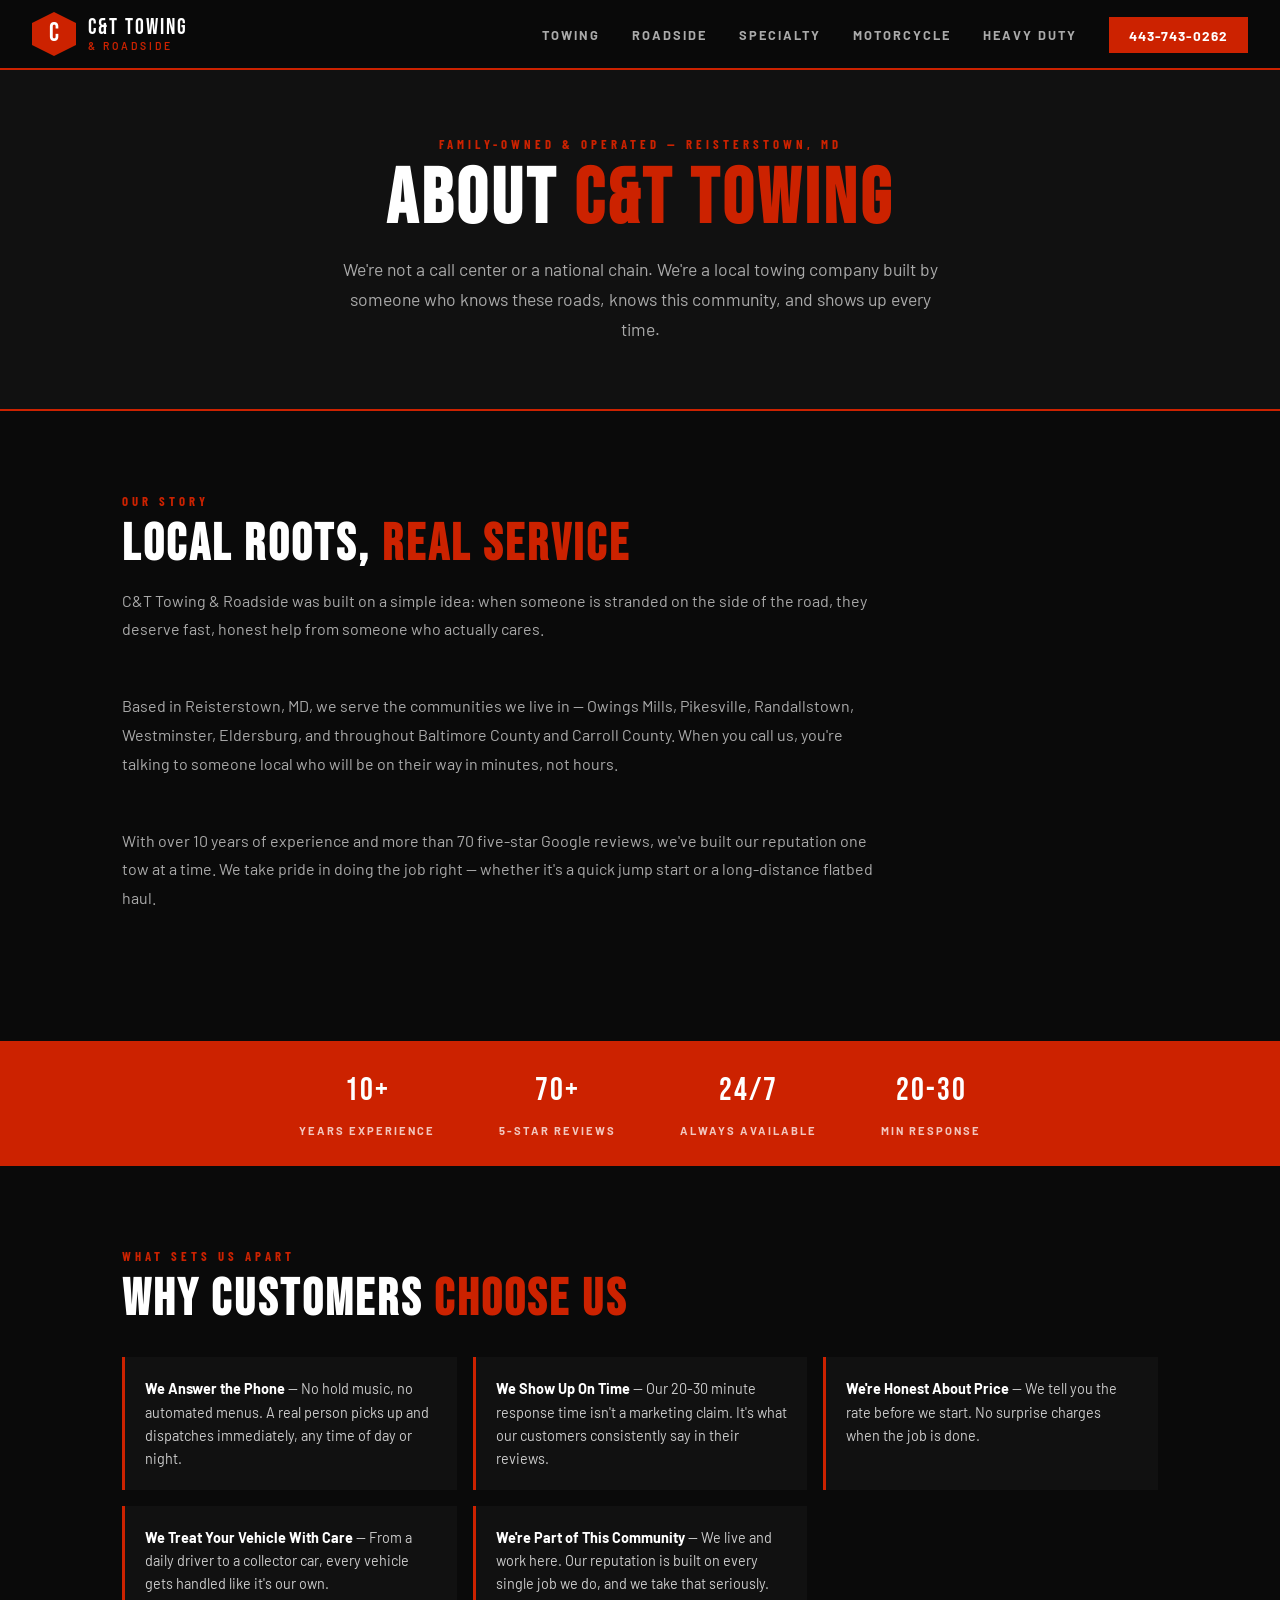
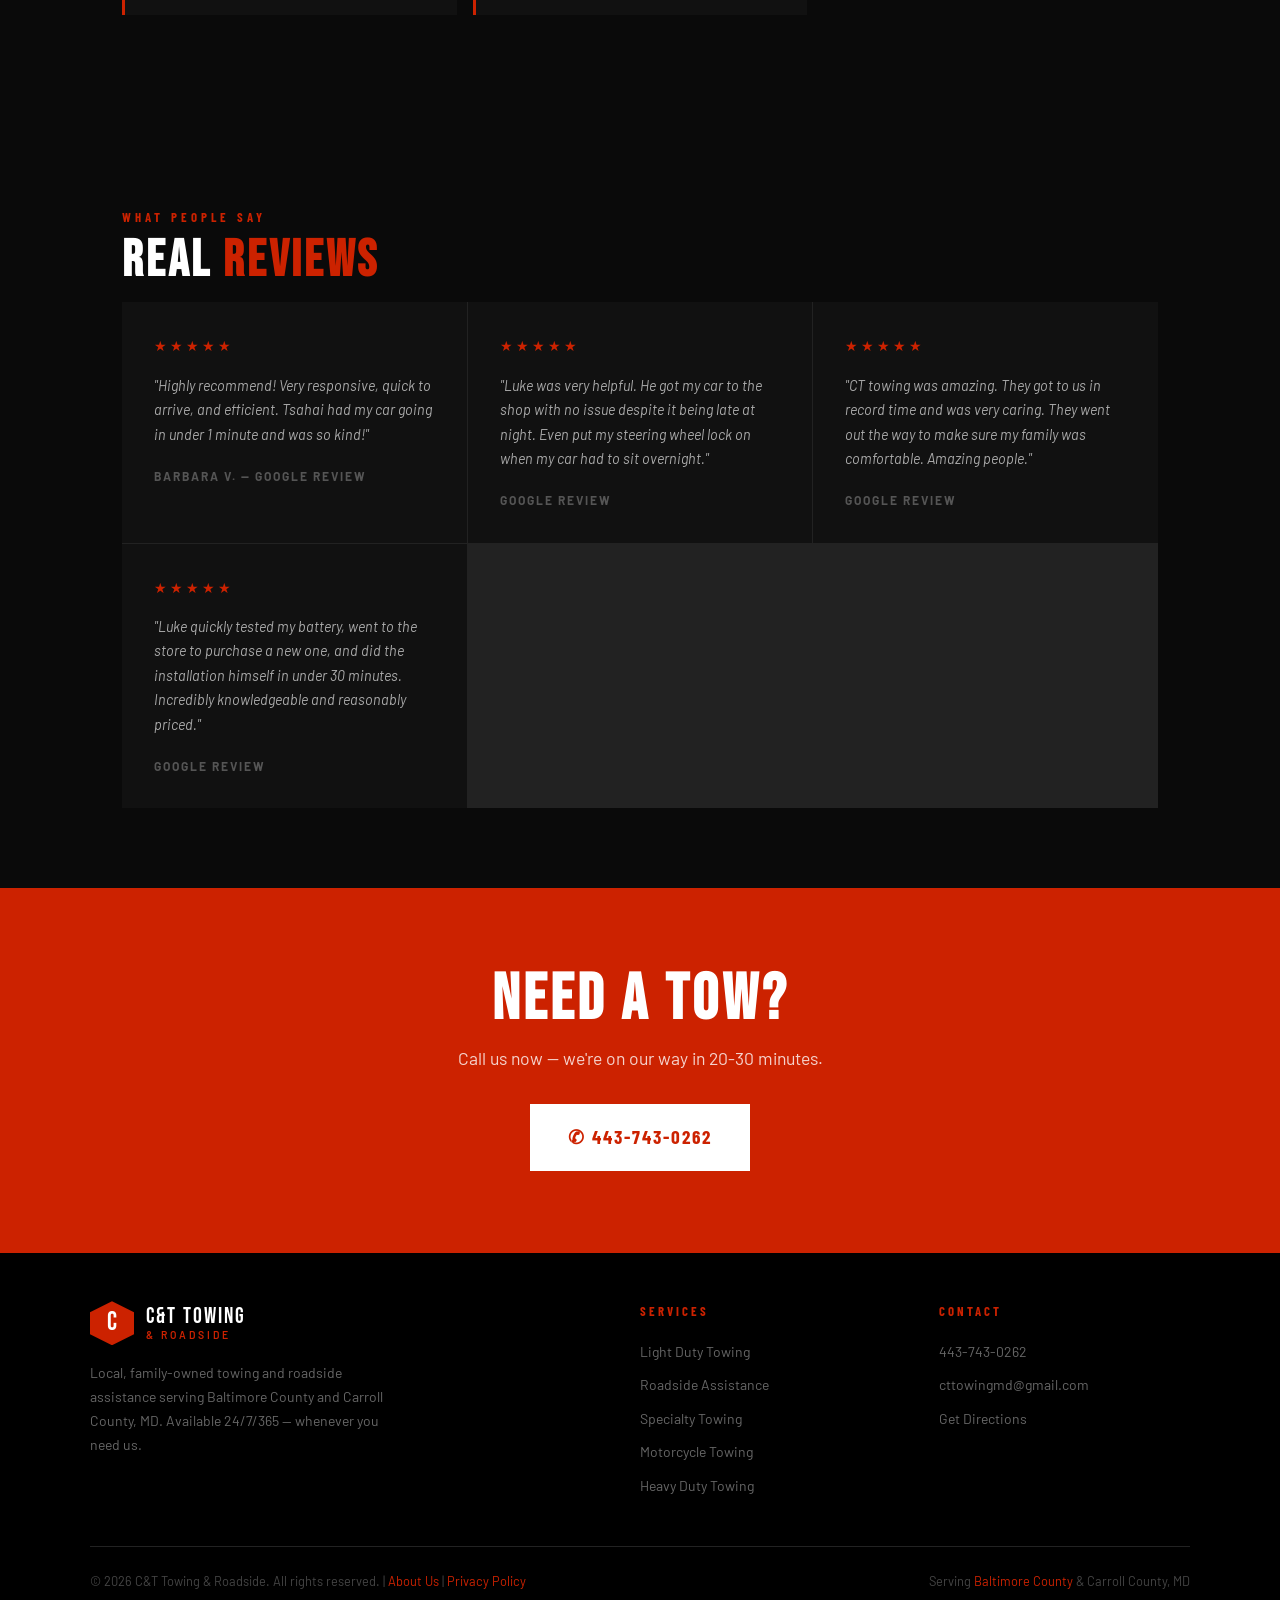
==== about.html @ 51850046 "Shorten click-to-call fallback timer from 1000ms to 400ms tel: links hand off to the phone's native " ====
<!DOCTYPE html>
<html lang="en">
<head>
<meta charset="UTF-8">
<meta name="viewport" content="width=device-width, initial-scale=1.0">
<meta name="description" content="Learn about C&T Towing & Roadside — family-owned towing in Baltimore County MD. Local, trusted, 5-star rated. Call 443-743-0262.">
<meta property="og:title" content="About Us | C&T Towing & Roadside — Reisterstown MD" />
<meta property="og:description" content="Learn about C&T Towing & Roadside — family-owned towing in Baltimore County MD. Local, trusted, 5-star rated. Call 443-743-0262." />
<meta property="og:type" content="website" />
<meta property="og:url" content="https://cttowingmd.com/about.html" />
<meta property="og:site_name" content="C&T Towing & Roadside" />
<title>About Us | C&T Towing & Roadside — Reisterstown MD</title>
<link rel="canonical" href="https://cttowingmd.com/about.html">
<link rel="stylesheet" href="style.css">
<!-- Google tag (gtag.js) -->
<script async src="https://www.googletagmanager.com/gtag/js?id=AW-18107258551"></script>
<script>
  window.dataLayer = window.dataLayer || [];
  function gtag(){dataLayer.push(arguments);}
  gtag("js", new Date());
  gtag("config", "AW-18107258551");
</script>
<script>
function gtag_report_conversion(url) {
  var called = false;
  var callback = function () {
    if (called) return;
    called = true;
    if (typeof(url) != 'undefined') {
      window.location = url;
    }
  };
  setTimeout(callback, 400);
  try {
    gtag('event', 'conversion', {
        'send_to': 'AW-18107258551/Ihk4CMn9qMQcELetm7pD',
        'event_callback': callback,
        'event_timeout': 2000
    });
  } catch (e) {
    callback();
  }
  return false;
}
</script>
<script type="application/ld+json">
{
  "@context": "https://schema.org",
  "@type": "LocalBusiness",
  "name": "C&T Towing & Roadside",
  "telephone": "443-743-0262",
  "address": {
    "@type": "PostalAddress",
    "streetAddress": "1121 Berrymans Ln",
    "addressLocality": "Reisterstown",
    "addressRegion": "MD",
    "postalCode": "21136"
  },
  "url": "https://cttowingmd.com",
  "openingHours": "Mo-Su 09:00-20:00",
  "areaServed": "Reisterstown, Owings Mills, Pikesville, MD"
}
</script>
</head>
<body>

<nav>
  <div class="nav-logo">
    <div class="nav-logo-icon">C</div>
    <div class="nav-logo-text">
      <span class="nav-logo-name">C&T TOWING</span>
      <span class="nav-logo-sub">& Roadside</span>
    </div>
  </div>
  <ul class="nav-links">
    <li><a href="towing-near-me.html">Towing</a></li>
    <li><a href="roadside-assistance.html">Roadside</a></li>
    <li><a href="specialty-vehicle-towing.html">Specialty</a></li>
    <li><a href="motorcycle-towing.html">Motorcycle</a></li>
    <li><a href="heavy-duty-towing.html">Heavy Duty</a></li>
    <li><a href="contact.html" class="nav-cta">443-743-0262</a></li>
  </ul>
</nav>

<div class="page-hero">
  <div class="section-label">Family-Owned & Operated — Reisterstown, MD</div>
  <h1>ABOUT <span>C&T TOWING</span></h1>
  <p>We're not a call center or a national chain. We're a local towing company built by someone who knows these roads, knows this community, and shows up every time.</p>
</div>

<section class="section">
  <div class="section-label">Our Story</div>
  <h2>LOCAL ROOTS, <span>REAL SERVICE</span></h2>
  <p style="color:#aaa;line-height:1.8;max-width:760px;">C&T Towing & Roadside was built on a simple idea: when someone is stranded on the side of the road, they deserve fast, honest help from someone who actually cares.</p>
  <p style="color:#aaa;line-height:1.8;max-width:760px;margin-top:1rem;">Based in Reisterstown, MD, we serve the communities we live in — Owings Mills, Pikesville, Randallstown, Westminster, Eldersburg, and throughout Baltimore County and Carroll County. When you call us, you're talking to someone local who will be on their way in minutes, not hours.</p>
  <p style="color:#aaa;line-height:1.8;max-width:760px;margin-top:1rem;">With over 10 years of experience and more than 70 five-star Google reviews, we've built our reputation one tow at a time. We take pride in doing the job right — whether it's a quick jump start or a long-distance flatbed haul.</p>
</section>

<div class="stats-bar">
  <div class="stat"><span class="stat-num">10+</span><span class="stat-label">Years Experience</span></div>
  <div class="stat"><span class="stat-num">70+</span><span class="stat-label">5-Star Reviews</span></div>
  <div class="stat"><span class="stat-num">24/7</span><span class="stat-label">Always Available</span></div>
  <div class="stat"><span class="stat-num">20-30</span><span class="stat-label">Min Response</span></div>
</div>

<section class="section">
  <div class="section-label">What Sets Us Apart</div>
  <h2>WHY CUSTOMERS <span>CHOOSE US</span></h2>
  <ul class="features-list">
    <li><span><strong style="color:#fff;">We Answer the Phone</strong> — No hold music, no automated menus. A real person picks up and dispatches immediately, any time of day or night.</span></li>
    <li><span><strong style="color:#fff;">We Show Up On Time</strong> — Our 20-30 minute response time isn't a marketing claim. It's what our customers consistently say in their reviews.</span></li>
    <li><span><strong style="color:#fff;">We're Honest About Price</strong> — We tell you the rate before we start. No surprise charges when the job is done.</span></li>
    <li><span><strong style="color:#fff;">We Treat Your Vehicle With Care</strong> — From a daily driver to a collector car, every vehicle gets handled like it's our own.</span></li>
    <li><span><strong style="color:#fff;">We're Part of This Community</strong> — We live and work here. Our reputation is built on every single job we do, and we take that seriously.</span></li>
  </ul>
</section>

<section class="section">
  <div class="section-label">What People Say</div>
  <h2>REAL <span>REVIEWS</span></h2>
  <div class="reviews-grid">
    <div class="review-card">
      <div class="stars">★★★★★</div>
      <p class="review-text">"Highly recommend! Very responsive, quick to arrive, and efficient. Tsahai had my car going in under 1 minute and was so kind!"</p>
      <div class="review-author">Barbara V. — Google Review</div>
    </div>
    <div class="review-card">
      <div class="stars">★★★★★</div>
      <p class="review-text">"Luke was very helpful. He got my car to the shop with no issue despite it being late at night. Even put my steering wheel lock on when my car had to sit overnight."</p>
      <div class="review-author">Google Review</div>
    </div>
    <div class="review-card">
      <div class="stars">★★★★★</div>
      <p class="review-text">"CT towing was amazing. They got to us in record time and was very caring. They went out the way to make sure my family was comfortable. Amazing people."</p>
      <div class="review-author">Google Review</div>
    </div>
    <div class="review-card">
      <div class="stars">★★★★★</div>
      <p class="review-text">"Luke quickly tested my battery, went to the store to purchase a new one, and did the installation himself in under 30 minutes. Incredibly knowledgeable and reasonably priced."</p>
      <div class="review-author">Google Review</div>
    </div>
  </div>
</section>

<div class="cta-banner">
  <h2>NEED A TOW?</h2>
  <p>Call us now — we're on our way in 20-30 minutes.</p>
  <a href="tel:+14437430262" onclick="return gtag_report_conversion('tel:4437430262');" class="btn-white">&#9990; 443-743-0262</a>
</div>

<footer>
  <div class="footer-inner">
    <div class="footer-top">
      <div class="footer-brand">
        <div class="nav-logo">
          <div class="nav-logo-icon">C</div>
          <div class="nav-logo-text">
            <span class="nav-logo-name">C&T TOWING</span>
            <span class="nav-logo-sub">& Roadside</span>
          </div>
        </div>
        <p>Local, family-owned towing and roadside assistance serving Baltimore County and Carroll County, MD. Available 24/7/365 — whenever you need us.</p>
      </div>
      <div class="footer-col">
        <h4>Services</h4>
        <ul>
          <li><a href="towing-near-me.html">Light Duty Towing</a></li>
          <li><a href="roadside-assistance.html">Roadside Assistance</a></li>
          <li><a href="specialty-vehicle-towing.html">Specialty Towing</a></li>
          <li><a href="motorcycle-towing.html">Motorcycle Towing</a></li>
          <li><a href="heavy-duty-towing.html">Heavy Duty Towing</a></li>
        </ul>
      </div>
      <div class="footer-col">
        <h4>Contact</h4>
        <ul>
          <li><a href="tel:+14437430262" onclick="return gtag_report_conversion('tel:4437430262');">443-743-0262</a></li>
          <li><a href="mailto:cttowingmd@gmail.com">cttowingmd@gmail.com</a></li>
          <li><a href="contact.html">Get Directions</a></li>
        </ul>
      </div>
    </div>
    <div class="footer-bottom">
      <p>&copy; 2026 C&T Towing & Roadside. All rights reserved. | <a href="about.html">About Us</a> | <a href="privacy-policy.html">Privacy Policy</a></p>
      <p>Serving <a href="towing-near-me.html">Baltimore County</a> & Carroll County, MD</p>
    </div>
  </div>
</footer>

</body>
</html>
---- style.css ----
@import url('https://fonts.googleapis.com/css2?family=Bebas+Neue&family=Barlow:wght@400;500;600;700&family=Barlow+Condensed:wght@700;800&display=swap');

:root {
  --red: #CC2200;
  --red-dark: #991A00;
  --black: #0a0a0a;
  --dark: #111;
  --gray: #888;
  --light-gray: #f5f5f5;
  --white: #fff;
  --font-display: 'Bebas Neue', sans-serif;
  --font-condensed: 'Barlow Condensed', sans-serif;
  --font-body: 'Barlow', sans-serif;
}

* { margin: 0; padding: 0; box-sizing: border-box; }

body {
  font-family: var(--font-body);
  background: var(--black);
  color: var(--white);
  line-height: 1.6;
}

a { color: inherit; text-decoration: none; }
img { max-width: 100%; display: block; }

/* NAV */
nav {
  position: sticky;
  top: 0;
  z-index: 1000;
  background: rgba(10,10,10,0.97);
  border-bottom: 2px solid var(--red);
  padding: 0 2rem;
  display: flex;
  justify-content: space-between;
  align-items: center;
  height: 70px;
}

.nav-logo {
  display: flex;
  align-items: center;
  gap: 12px;
}

.nav-logo-icon {
  width: 44px;
  height: 44px;
  background: var(--red);
  display: flex;
  align-items: center;
  justify-content: center;
  font-family: var(--font-display);
  font-size: 1.6rem;
  color: var(--white);
  clip-path: polygon(50% 0%, 100% 25%, 100% 75%, 50% 100%, 0% 75%, 0% 25%);
}

.nav-logo-text {
  display: flex;
  flex-direction: column;
  line-height: 1.1;
}

.nav-logo-name {
  font-family: var(--font-display);
  font-size: 1.4rem;
  letter-spacing: 2px;
  color: var(--white);
}

.nav-logo-sub {
  font-size: 0.65rem;
  font-weight: 600;
  color: var(--red);
  letter-spacing: 3px;
  text-transform: uppercase;
}

.nav-links {
  display: flex;
  align-items: center;
  gap: 2rem;
  list-style: none;
}

.nav-links a {
  font-size: 0.8rem;
  font-weight: 700;
  letter-spacing: 2px;
  text-transform: uppercase;
  color: #aaa;
  transition: color 0.2s;
}

.nav-links a:hover { color: var(--white); }

.nav-cta {
  background: var(--red) !important;
  color: var(--white) !important;
  padding: 0.6rem 1.25rem;
  font-size: 0.85rem !important;
  letter-spacing: 1px !important;
  transition: background 0.2s !important;
}

.nav-cta:hover { background: var(--red-dark) !important; }

/* HERO */
.hero {
  position: relative;
  min-height: 85vh;
  display: flex;
  align-items: center;
  justify-content: center;
  text-align: center;
  padding: 4rem 2rem;
  overflow: hidden;
}

.hero-bg {
  position: absolute;
  inset: 0;
  background: linear-gradient(135deg, #0a0a0a 0%, #1a0500 50%, #0a0a0a 100%);
}

.hero-pattern {
  position: absolute;
  inset: 0;
  background-image: repeating-linear-gradient(0deg, transparent, transparent 39px, rgba(204,34,0,0.05) 39px, rgba(204,34,0,0.05) 40px),
    repeating-linear-gradient(90deg, transparent, transparent 79px, rgba(204,34,0,0.05) 79px, rgba(204,34,0,0.05) 80px);
}

.hero-content {
  position: relative;
  z-index: 1;
  max-width: 900px;
}

.hero-badge {
  display: inline-block;
  background: var(--red);
  color: var(--white);
  font-family: var(--font-condensed);
  font-size: 0.85rem;
  font-weight: 700;
  letter-spacing: 4px;
  text-transform: uppercase;
  padding: 0.4rem 1.5rem;
  margin-bottom: 1.5rem;
}

.hero h1 {
  font-family: var(--font-display);
  font-size: clamp(3rem, 8vw, 6rem);
  line-height: 0.95;
  letter-spacing: 4px;
  margin-bottom: 1.25rem;
  color: var(--white);
}

.hero h1 span { color: var(--red); }

.hero p {
  font-size: 1.1rem;
  color: #bbb;
  max-width: 600px;
  margin: 0 auto 2.5rem;
  line-height: 1.7;
}

.hero-btns {
  display: flex;
  gap: 1rem;
  justify-content: center;
  flex-wrap: wrap;
}

.btn-primary {
  display: inline-flex;
  align-items: center;
  gap: 8px;
  background: var(--red);
  color: var(--white);
  padding: 1rem 2.25rem;
  font-family: var(--font-condensed);
  font-size: 1.1rem;
  font-weight: 700;
  letter-spacing: 2px;
  text-transform: uppercase;
  border: 2px solid var(--red);
  transition: all 0.2s;
}

.btn-primary:hover { background: var(--red-dark); border-color: var(--red-dark); }

.btn-outline {
  display: inline-flex;
  align-items: center;
  gap: 8px;
  background: transparent;
  color: var(--white);
  padding: 1rem 2.25rem;
  font-family: var(--font-condensed);
  font-size: 1.1rem;
  font-weight: 700;
  letter-spacing: 2px;
  text-transform: uppercase;
  border: 2px solid rgba(255,255,255,0.3);
  transition: all 0.2s;
}

.btn-outline:hover { border-color: var(--white); }

/* STATS BAR */
.stats-bar {
  background: var(--red);
  padding: 1.5rem 2rem;
  display: flex;
  justify-content: center;
  gap: 4rem;
  flex-wrap: wrap;
}

.stat { text-align: center; }
.stat-num {
  font-family: var(--font-display);
  font-size: 2rem;
  letter-spacing: 2px;
  color: var(--white);
  display: block;
}
.stat-label {
  font-size: 0.7rem;
  font-weight: 700;
  letter-spacing: 2px;
  text-transform: uppercase;
  color: rgba(255,255,255,0.75);
}

/* SECTIONS */
.section {
  padding: 5rem 2rem;
  max-width: 1100px;
  margin: 0 auto;
}

.section-label {
  font-family: var(--font-condensed);
  font-size: 0.8rem;
  font-weight: 700;
  letter-spacing: 4px;
  color: var(--red);
  text-transform: uppercase;
  margin-bottom: 0.5rem;
}

.section h2 {
  font-family: var(--font-display);
  font-size: clamp(2rem, 4vw, 3.5rem);
  letter-spacing: 3px;
  color: var(--white);
  margin-bottom: 1rem;
  line-height: 1;
}

.section h2 span { color: var(--red); }

.section > p {
  font-size: 1rem;
  color: #aaa;
  max-width: 600px;
  margin-bottom: 3rem;
  line-height: 1.7;
}

/* SERVICE CARDS */
.services-grid {
  display: grid;
  grid-template-columns: repeat(auto-fit, minmax(280px, 1fr));
  gap: 1px;
  background: #222;
}

.service-card {
  background: var(--dark);
  padding: 2.5rem 2rem;
  transition: background 0.2s;
  position: relative;
  overflow: hidden;
}

.service-card::before {
  content: '';
  position: absolute;
  top: 0; left: 0;
  width: 3px;
  height: 0;
  background: var(--red);
  transition: height 0.3s;
}

.service-card:hover::before { height: 100%; }
.service-card:hover { background: #161616; }

.service-num {
  font-family: var(--font-display);
  font-size: 3rem;
  color: rgba(204,34,0,0.15);
  line-height: 1;
  margin-bottom: 1rem;
}

.service-card h3 {
  font-family: var(--font-condensed);
  font-size: 1.3rem;
  font-weight: 700;
  letter-spacing: 2px;
  text-transform: uppercase;
  color: var(--white);
  margin-bottom: 0.75rem;
}

.service-card p {
  font-size: 0.875rem;
  color: #888;
  line-height: 1.65;
  margin-bottom: 1.25rem;
}

.service-link {
  font-size: 0.75rem;
  font-weight: 700;
  letter-spacing: 2px;
  text-transform: uppercase;
  color: var(--red);
  display: inline-flex;
  align-items: center;
  gap: 6px;
  transition: gap 0.2s;
}

.service-link:hover { gap: 10px; }

/* AREAS */
.areas-section {
  background: var(--dark);
  border-top: 1px solid #222;
  border-bottom: 1px solid #222;
  padding: 4rem 2rem;
}

.areas-inner { max-width: 1100px; margin: 0 auto; }

.areas-grid {
  display: grid;
  grid-template-columns: repeat(auto-fit, minmax(150px, 1fr));
  gap: 1px;
  background: #222;
  margin-top: 2.5rem;
}

.area-item {
  background: var(--black);
  padding: 1rem;
  text-align: center;
  font-size: 0.8rem;
  font-weight: 700;
  letter-spacing: 2px;
  text-transform: uppercase;
  color: #666;
  transition: all 0.2s;
}

.area-item:hover { background: var(--dark); color: var(--red); }

/* REVIEWS */
.reviews-grid {
  display: grid;
  grid-template-columns: repeat(auto-fit, minmax(280px, 1fr));
  gap: 1px;
  background: #222;
}

.review-card {
  background: var(--dark);
  padding: 2rem;
}

.stars {
  color: var(--red);
  font-size: 0.9rem;
  letter-spacing: 3px;
  margin-bottom: 1rem;
}

.review-text {
  font-size: 0.9rem;
  color: #aaa;
  line-height: 1.7;
  font-style: italic;
  margin-bottom: 1.25rem;
}

.review-author {
  font-size: 0.75rem;
  font-weight: 700;
  letter-spacing: 2px;
  text-transform: uppercase;
  color: #555;
}

/* CTA BANNER */
.cta-banner {
  background: var(--red);
  padding: 5rem 2rem;
  text-align: center;
}

.cta-banner h2 {
  font-family: var(--font-display);
  font-size: clamp(2.5rem, 5vw, 4.5rem);
  letter-spacing: 4px;
  color: var(--white);
  margin-bottom: 0.75rem;
  line-height: 1;
}

.cta-banner p {
  color: rgba(255,255,255,0.8);
  font-size: 1.1rem;
  margin-bottom: 2rem;
}

.btn-white {
  display: inline-flex;
  align-items: center;
  gap: 8px;
  background: var(--white);
  color: var(--red);
  padding: 1rem 2.25rem;
  font-family: var(--font-condensed);
  font-size: 1.2rem;
  font-weight: 700;
  letter-spacing: 2px;
  text-transform: uppercase;
  border: 2px solid var(--white);
  transition: all 0.2s;
}

.btn-white:hover { background: transparent; color: var(--white); }

/* PAGE HERO (inner pages) */
.page-hero {
  background: var(--dark);
  border-bottom: 2px solid var(--red);
  padding: 4rem 2rem;
  text-align: center;
}

.page-hero h1 {
  font-family: var(--font-display);
  font-size: clamp(2.5rem, 6vw, 5rem);
  letter-spacing: 4px;
  color: var(--white);
  line-height: 1;
  margin-bottom: 1rem;
}

.page-hero h1 span { color: var(--red); }

.page-hero p {
  font-size: 1.1rem;
  color: #aaa;
  max-width: 600px;
  margin: 0 auto;
  line-height: 1.7;
}

/* FEATURES LIST */
.features-list {
  list-style: none;
  display: grid;
  grid-template-columns: repeat(auto-fit, minmax(280px, 1fr));
  gap: 1rem;
  margin: 2rem 0;
}

.features-list li {
  display: flex;
  align-items: flex-start;
  gap: 1rem;
  padding: 1.25rem;
  background: var(--dark);
  border-left: 3px solid var(--red);
}

.features-list li span {
  font-size: 0.9rem;
  color: #ccc;
  line-height: 1.6;
}

/* FOOTER */
footer {
  background: #000;
  border-top: 2px solid var(--red);
  padding: 3rem 2rem 1.5rem;
}

.footer-inner {
  max-width: 1100px;
  margin: 0 auto;
}

.footer-top {
  display: grid;
  grid-template-columns: 2fr 1fr 1fr;
  gap: 3rem;
  margin-bottom: 3rem;
}

.footer-brand p {
  font-size: 0.875rem;
  color: #666;
  line-height: 1.7;
  margin-top: 1rem;
  max-width: 300px;
}

.footer-col h4 {
  font-family: var(--font-condensed);
  font-size: 0.8rem;
  font-weight: 700;
  letter-spacing: 3px;
  text-transform: uppercase;
  color: var(--red);
  margin-bottom: 1rem;
}

.footer-col ul {
  list-style: none;
  display: flex;
  flex-direction: column;
  gap: 0.5rem;
}

.footer-col ul li a {
  font-size: 0.875rem;
  color: #666;
  transition: color 0.2s;
}

.footer-col ul li a:hover { color: var(--white); }

.footer-bottom {
  border-top: 1px solid #222;
  padding-top: 1.5rem;
  display: flex;
  justify-content: space-between;
  align-items: center;
  flex-wrap: wrap;
  gap: 1rem;
}

.footer-bottom p {
  font-size: 0.8rem;
  color: #444;
}

.footer-bottom a { color: var(--red); }

@media (max-width: 768px) {
  .nav-links { display: none; }
  .footer-top { grid-template-columns: 1fr; gap: 2rem; }
  .stats-bar { gap: 2rem; }
  footer { justify-content: center; text-align: center; }
}
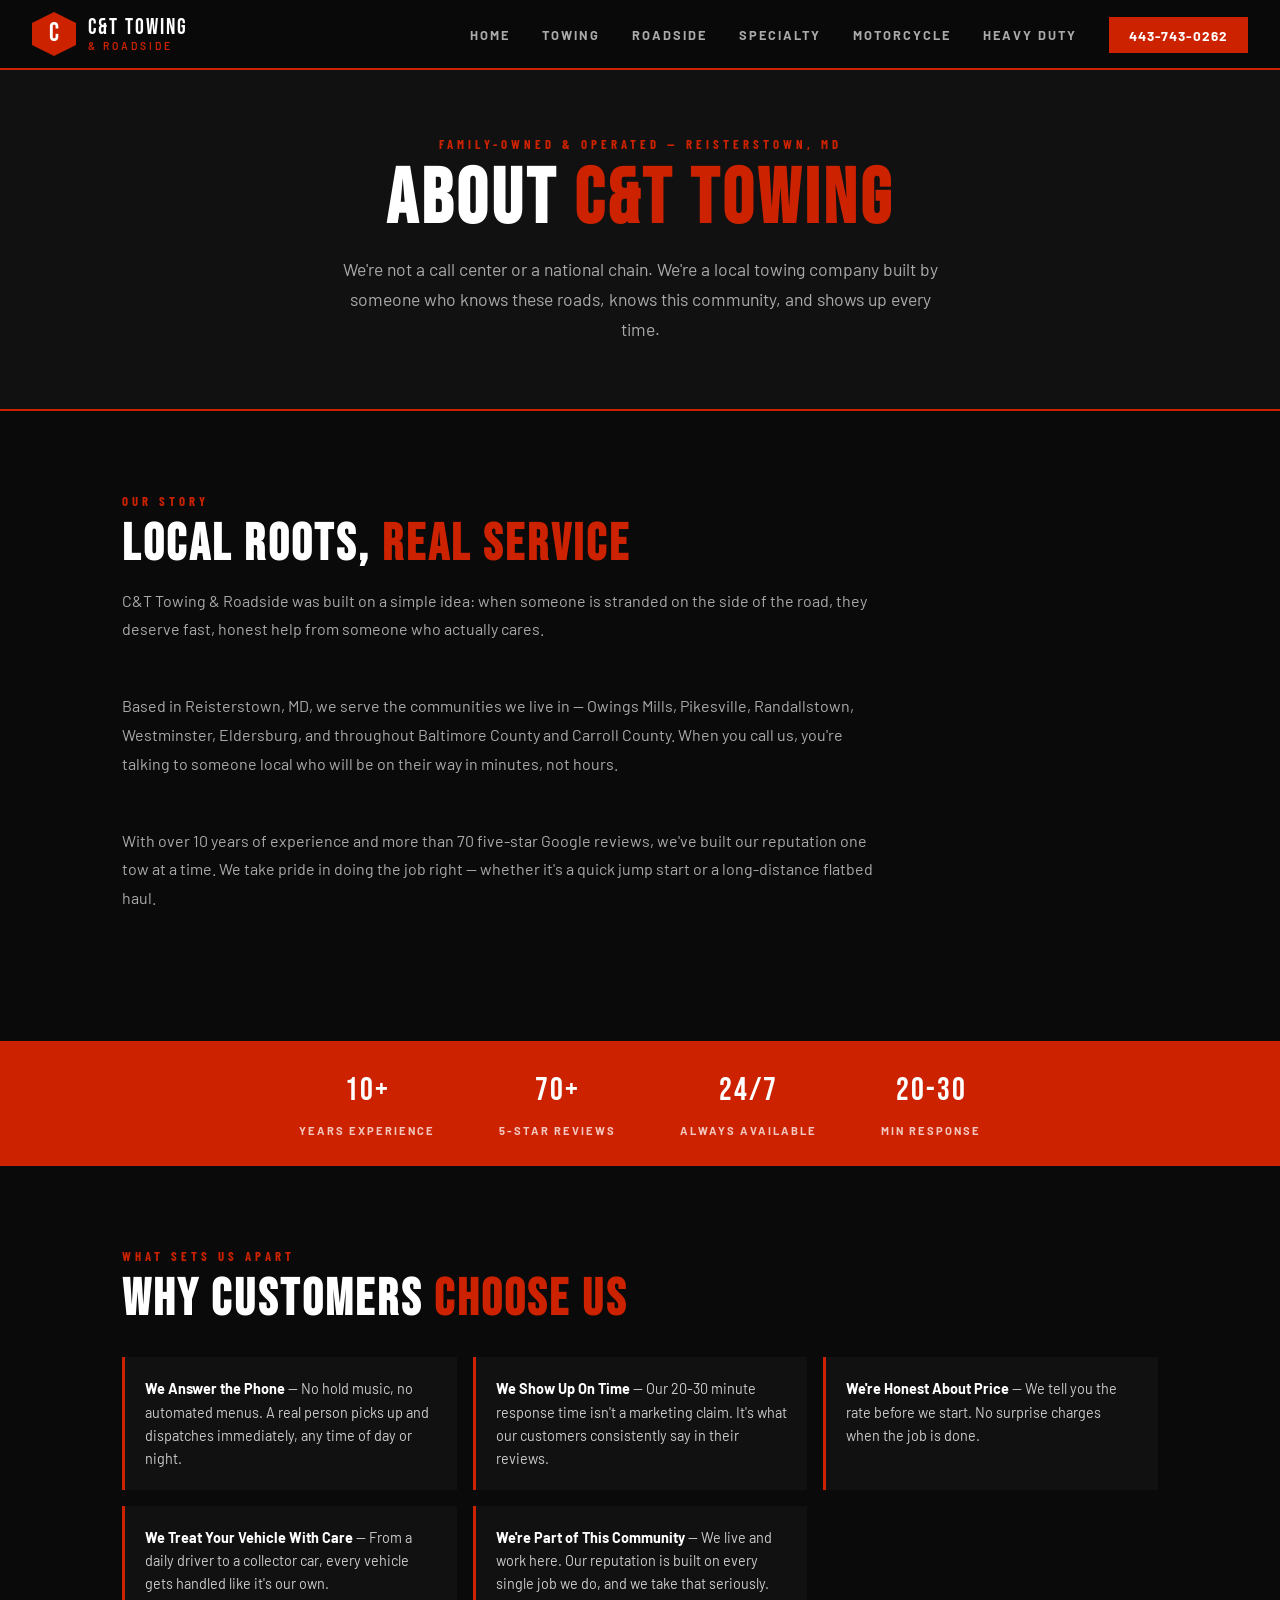
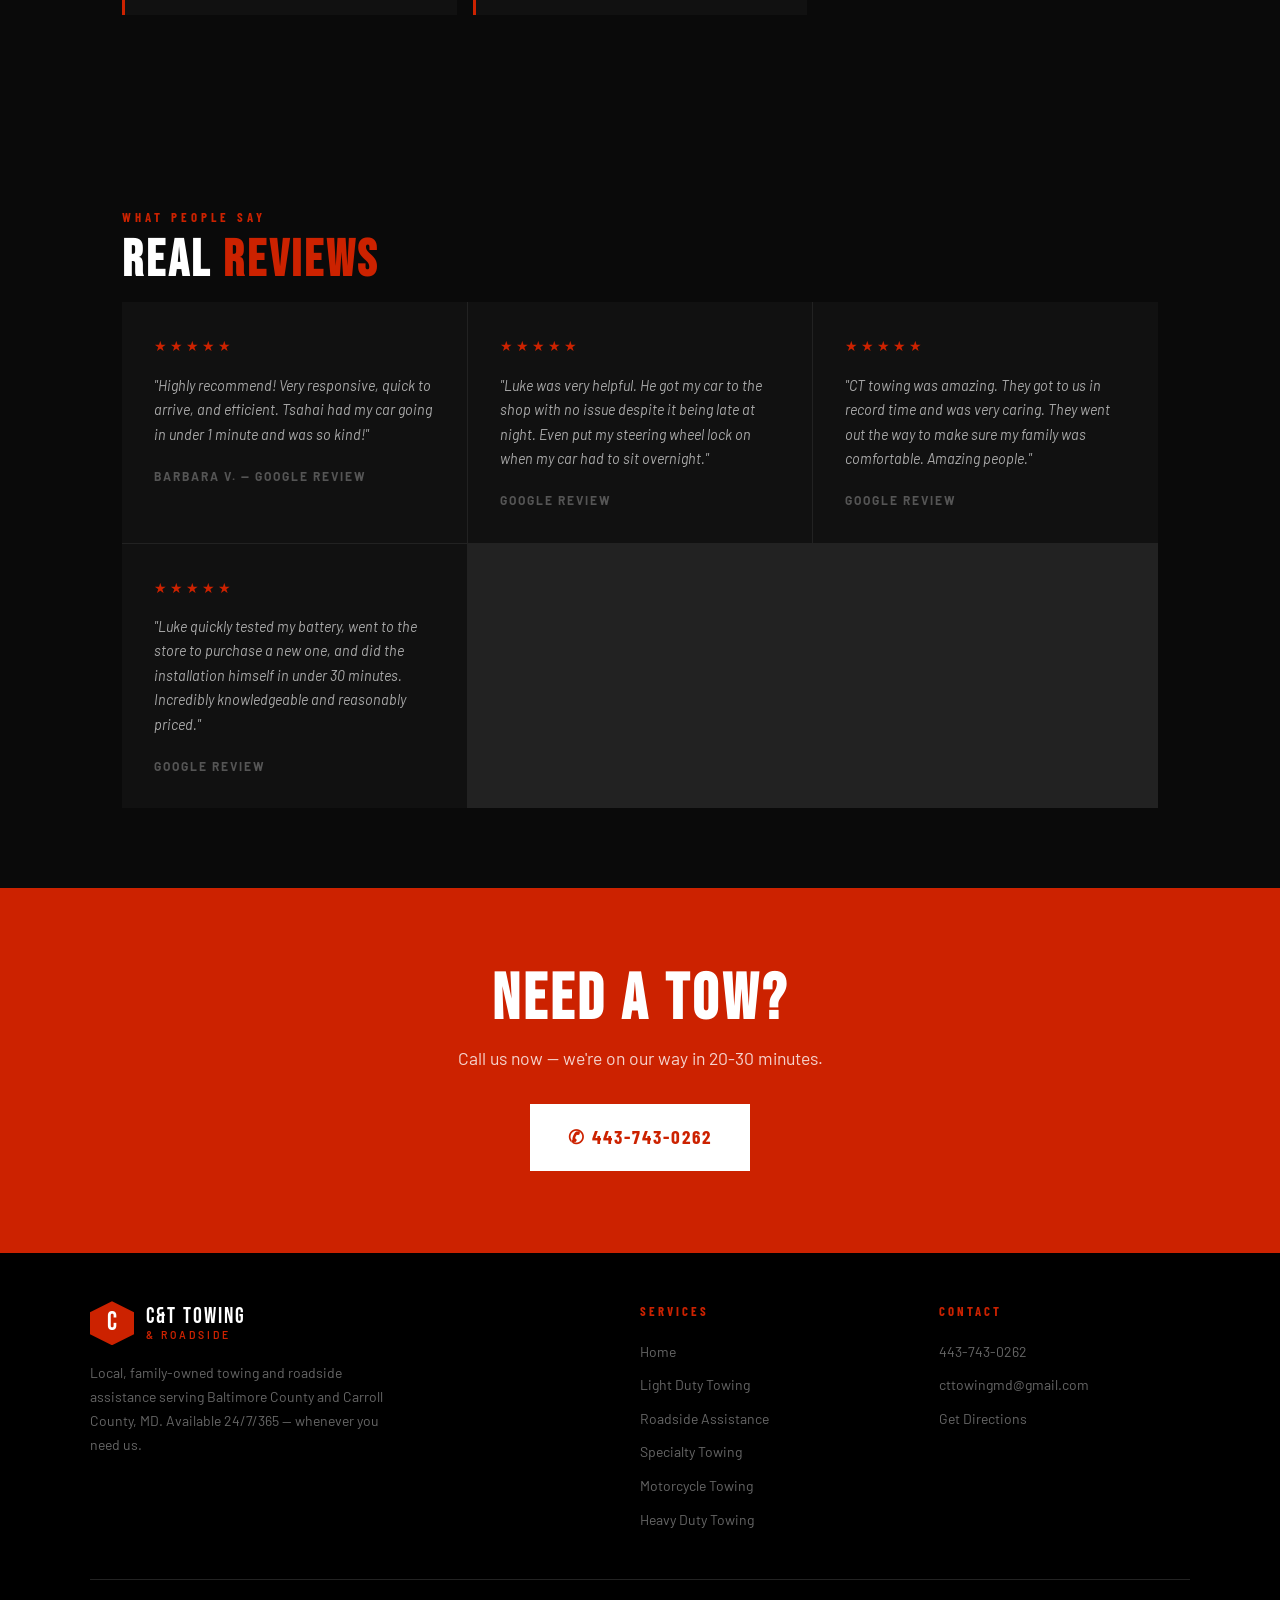
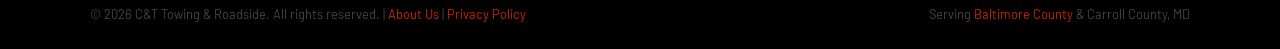
==== commit 05c7dda8: "Nav: link logo to homepage and add Home links on inner pages Co-authored-by: Uncleluk33 <Uncleluk33@" ====
--- a/about.html
+++ b/about.html
@@ -20,29 +20,11 @@
   gtag("js", new Date());
   gtag("config", "AW-18107258551");
 </script>
-<script>
-function gtag_report_conversion(url) {
-  var called = false;
-  var callback = function () {
-    if (called) return;
-    called = true;
-    if (typeof(url) != 'undefined') {
-      window.location = url;
-    }
-  };
-  setTimeout(callback, 400);
-  try {
-    gtag('event', 'conversion', {
-        'send_to': 'AW-18107258551/Ihk4CMn9qMQcELetm7pD',
-        'event_callback': callback,
-        'event_timeout': 2000
-    });
-  } catch (e) {
-    callback();
-  }
-  return false;
-}
-</script>
+  <script>
+  gtag('config', 'AW-18107258551/nmvxCJfHis0cELetm7pD', {
+    'phone_conversion_number': '443-743-0262'
+  });
+  </script>
 <script type="application/ld+json">
 {
   "@context": "https://schema.org",
@@ -57,7 +39,7 @@
     "postalCode": "21136"
   },
   "url": "https://cttowingmd.com",
-  "openingHours": "Mo-Su 09:00-20:00",
+  "openingHours": "Mo-Su 00:00-23:59",
   "areaServed": "Reisterstown, Owings Mills, Pikesville, MD"
 }
 </script>
@@ -65,6 +47,7 @@
 <body>
 
 <nav>
+  <a href="/" class="nav-logo-link" aria-label="C&T Towing home">
   <div class="nav-logo">
     <div class="nav-logo-icon">C</div>
     <div class="nav-logo-text">
@@ -72,7 +55,9 @@
       <span class="nav-logo-sub">& Roadside</span>
     </div>
   </div>
+  </a>
   <ul class="nav-links">
+    <li><a href="/">Home</a></li>
     <li><a href="towing-near-me.html">Towing</a></li>
     <li><a href="roadside-assistance.html">Roadside</a></li>
     <li><a href="specialty-vehicle-towing.html">Specialty</a></li>
@@ -145,13 +130,14 @@
 <div class="cta-banner">
   <h2>NEED A TOW?</h2>
   <p>Call us now — we're on our way in 20-30 minutes.</p>
-  <a href="tel:+14437430262" onclick="return gtag_report_conversion('tel:4437430262');" class="btn-white">&#9990; 443-743-0262</a>
+  <a href="tel:+14437430262" onclick="gtag('event', 'conversion', {'send_to': 'AW-18107258551/lhk4CMn9qMQcELetm7pD'});" class="btn-white">&#9990; 443-743-0262</a>
 </div>
 
 <footer>
   <div class="footer-inner">
     <div class="footer-top">
       <div class="footer-brand">
+        <a href="/" class="nav-logo-link" aria-label="C&T Towing home">
         <div class="nav-logo">
           <div class="nav-logo-icon">C</div>
           <div class="nav-logo-text">
@@ -159,11 +145,13 @@
             <span class="nav-logo-sub">& Roadside</span>
           </div>
         </div>
+        </a>
         <p>Local, family-owned towing and roadside assistance serving Baltimore County and Carroll County, MD. Available 24/7/365 — whenever you need us.</p>
       </div>
       <div class="footer-col">
         <h4>Services</h4>
         <ul>
+          <li><a href="/">Home</a></li>
           <li><a href="towing-near-me.html">Light Duty Towing</a></li>
           <li><a href="roadside-assistance.html">Roadside Assistance</a></li>
           <li><a href="specialty-vehicle-towing.html">Specialty Towing</a></li>
@@ -174,7 +162,7 @@
       <div class="footer-col">
         <h4>Contact</h4>
         <ul>
-          <li><a href="tel:+14437430262" onclick="return gtag_report_conversion('tel:4437430262');">443-743-0262</a></li>
+          <li><a href="tel:+14437430262" onclick="gtag('event', 'conversion', {'send_to': 'AW-18107258551/lhk4CMn9qMQcELetm7pD'});">443-743-0262</a></li>
           <li><a href="mailto:cttowingmd@gmail.com">cttowingmd@gmail.com</a></li>
           <li><a href="contact.html">Get Directions</a></li>
         </ul>
--- a/style.css
+++ b/style.css
@@ -578,3 +578,118 @@
   .stats-bar { gap: 2rem; }
   footer { justify-content: center; text-align: center; }
 }
+
+
+/* =============================================================================
+   Additions for towing-near-me.html (local landing-page update)
+   — fleet photo grid, FAQ block, 24-hour section spacing, and sticky mobile call bar
+   ============================================================================= */
+
+.section-hours > p {
+  margin-bottom: 1.5rem;
+}
+
+.fleet-photos {
+  display: grid;
+  grid-template-columns: 1fr 1fr;
+  gap: 1rem;
+  margin: 2.5rem 0 0;
+}
+
+.fleet-photos figure {
+  margin: 0;
+  background: var(--dark);
+  border: 1px solid #222;
+  overflow: hidden;
+}
+
+.fleet-photos picture,
+.fleet-photos img {
+  width: 100%;
+  height: auto;
+  display: block;
+}
+
+.faq-list {
+  display: flex;
+  flex-direction: column;
+  gap: 1px;
+  background: #222;
+  margin-top: 2rem;
+}
+
+.faq-item {
+  background: var(--dark);
+  padding: 1.5rem 2rem;
+}
+
+.faq-item h3 {
+  font-family: var(--font-condensed);
+  font-size: 1.15rem;
+  font-weight: 700;
+  letter-spacing: 1px;
+  color: var(--white);
+  margin-bottom: 0.5rem;
+  line-height: 1.3;
+}
+
+.faq-item p {
+  font-size: 0.95rem;
+  color: #aaa;
+  line-height: 1.7;
+  margin: 0;
+  max-width: 700px;
+}
+
+/* Sticky mobile call bar — visible only under ~768px.
+   Add class "has-mobile-call-bar" on <body> of pages that include the bar
+   so padding-bottom is not applied site-wide. */
+.mobile-call-bar {
+  display: none;
+}
+
+@media (max-width: 768px) {
+  body.has-mobile-call-bar {
+    padding-bottom: 64px;
+  }
+
+  .section-hours {
+    padding-top: 2rem;
+    padding-bottom: 2.5rem;
+  }
+
+  .fleet-photos {
+    grid-template-columns: 1fr;
+  }
+
+  .mobile-call-bar {
+    display: block;
+    position: fixed;
+    left: 0;
+    right: 0;
+    bottom: 0;
+    z-index: 1100;
+    background: var(--red);
+    border-top: 2px solid var(--red-dark);
+    padding-bottom: env(safe-area-inset-bottom);
+  }
+
+  .mobile-call-bar a {
+    display: flex;
+    width: 100%;
+    justify-content: center;
+    align-items: center;
+    min-height: 56px;
+    color: var(--white);
+    font-family: var(--font-condensed);
+    font-size: 1.15rem;
+    font-weight: 700;
+    letter-spacing: 2px;
+    text-transform: uppercase;
+  }
+}
+
+/* Logo homepage link. display:flex matches .nav-logo (a block flex box): the nav
+   item stays content-sized, and the footer logo stays left-aligned under the
+   mobile footer text-align:center rule. */
+.nav-logo-link{display:flex;text-decoration:none;color:inherit;}
